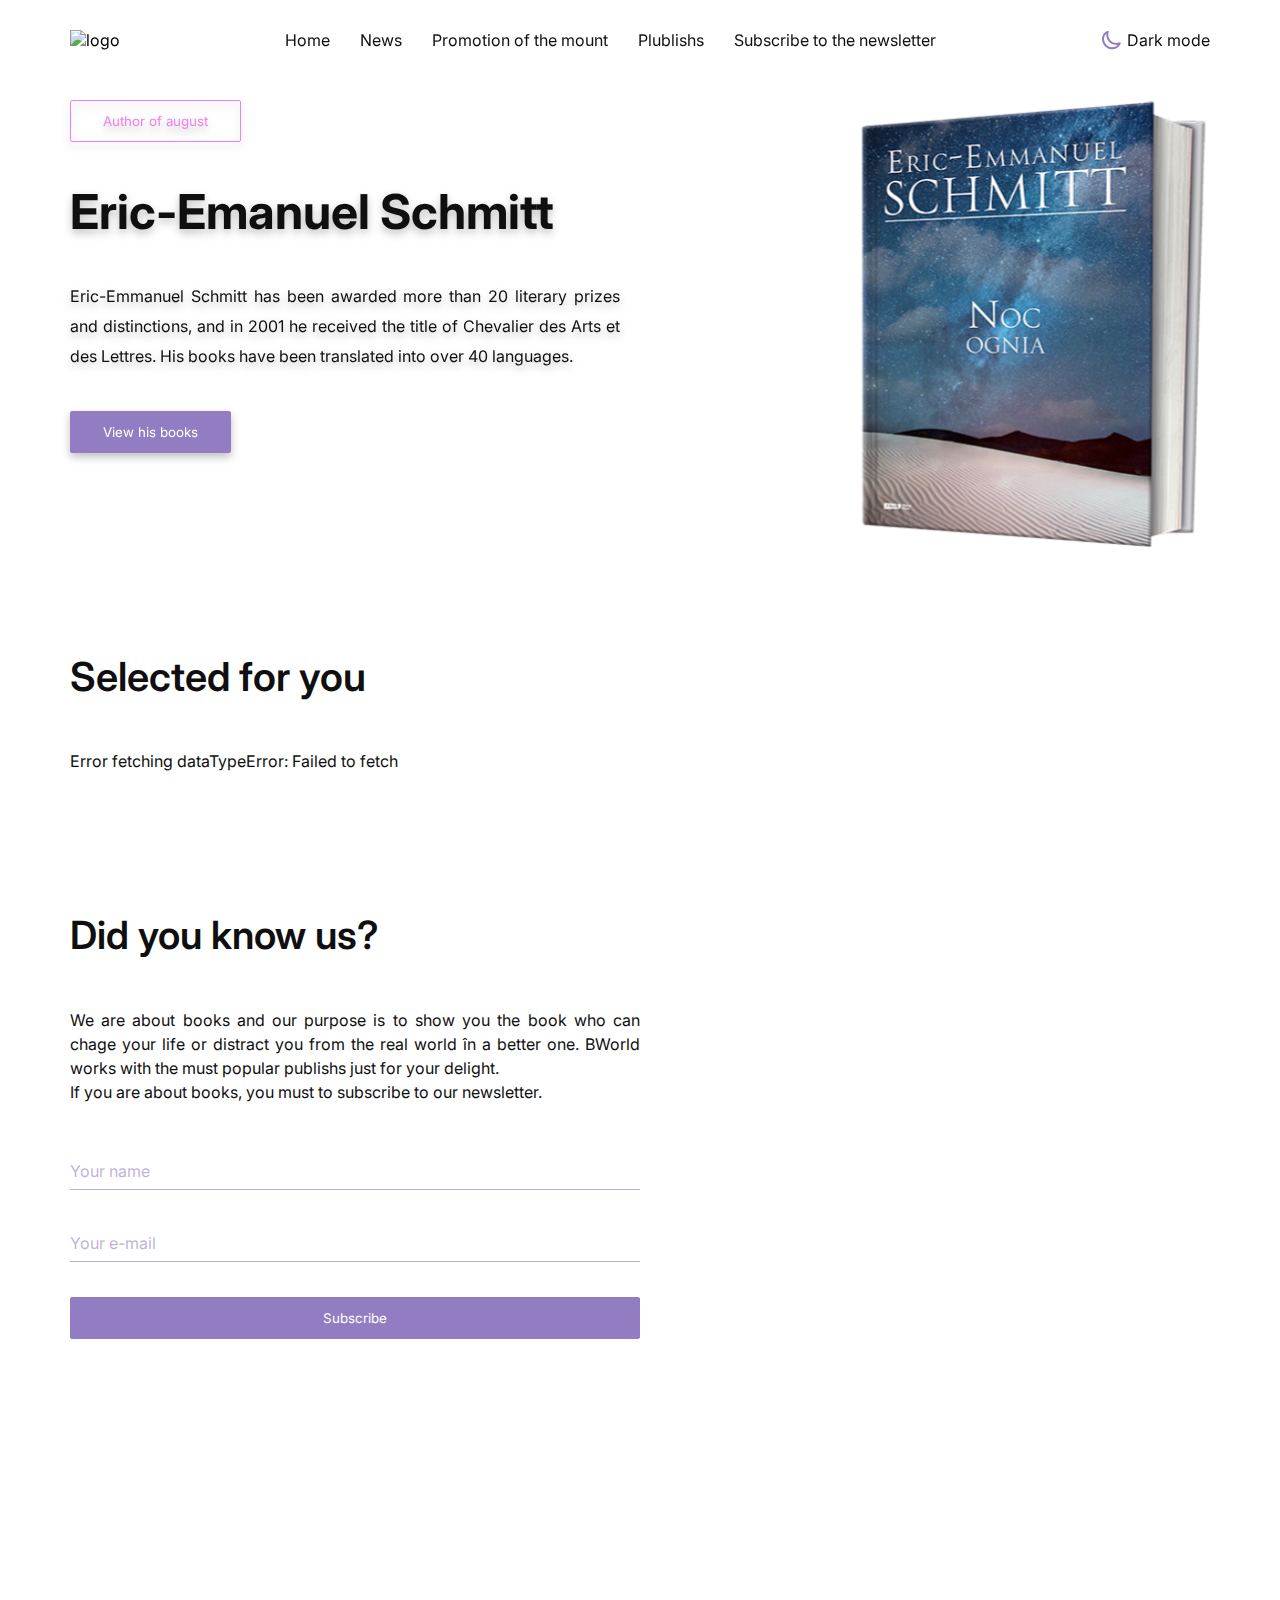
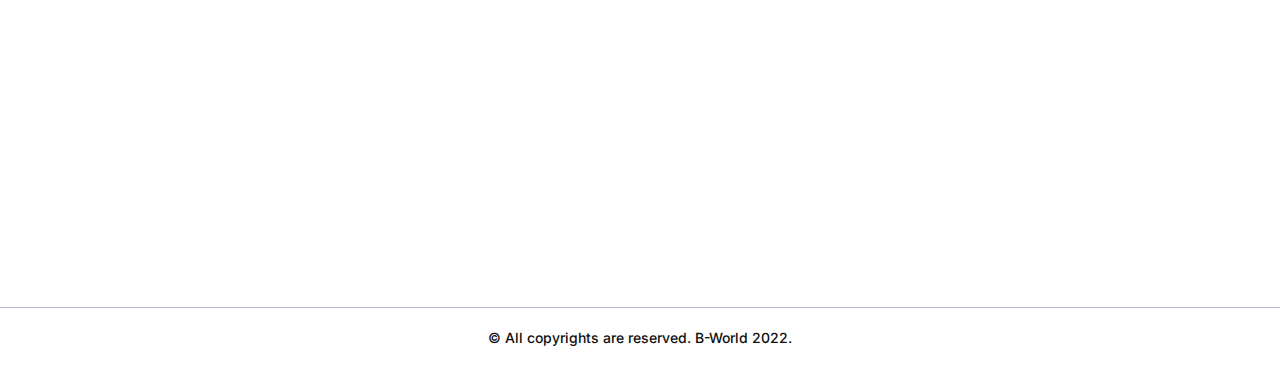
==== index.html @ 93e81529 "first commit" ====
<!DOCTYPE html>
<html lang="en">
  <head>
    <meta charset="UTF-8" />
    <meta name="viewport" content="width=device-width, initial-scale=1.0" />
    <style>
      @import url("https://fonts.googleapis.com/css2?family=Inter:ital,opsz,wght@0,14..32,100..900;1,14..32,100..900&display=swap");
    </style>
    <link rel="stylesheet" href="./assets/css/style.css" />
    <link rel="stylesheet" href="./assets/css/home.css" />
    <link rel="icon" href="./assets/imgs/Logo.svg" />
    <title>Document</title>
  </head>
  <body>
    <!-- ------------------------navbar--------------------- -->
    <header>
      <nav>
        <div class="container">
          <div class="logoContainer">
            <img src="./assets/imgs/Logo.svg" alt="logo" class="logo" />
          </div>
          <ul class="navLinks">
            <li class="navLink"><a href="index.html">Home</a></li>
            <li class="navLink"><a href="">News</a></li>
            <li class="navLink"><a href="">Promotion of the mount</a></li>
            <li class="navLink"><a href="">Plublishs</a></li>
            <li class="navLink"><a href="">Subscribe to the newsletter</a></li>
          </ul>
          <div class="navActoins">
            <button class="modeSwitchBtn"></button>
            <button class="menuBtn">
              <img src="./assets/imgs/Menu.svg" alt="menu" />
            </button>
          </div>
        </div>
      </nav>
      <div class="sideBar">
        <div>
          <button class="closeBtn">
            <img src="./assets/imgs/close.svg" />
          </button>
          <ul class="navLinks">
            <li class="navLink"><a href="index.html">Home</a></li>
            <li class="navLink"><a href="">News</a></li>
            <li class="navLink"><a href="">Promotion of the mount</a></li>
            <li class="navLink"><a href="">Plublishs</a></li>
            <li class="navLink"><a href="">Subscribe to the newsletter</a></li>
          </ul>
          <div class="sideBarActiions">
            <button class="modeSwitchBtn">
              <p></p>
              <span class="switch"><span class="switchIcn"></span></span>
            </button>
          </div>
        </div>
      </div>
    </header>
    <!-- ------------------------------hero--------------------------- -->
    <div class="hero mt">
      <div class="container">
        <div class="heroContent">
          <button class="outlineSecondaryBtn">Author of august</button>
          <h1>Eric-Emanuel Schmitt</h1>
          <p>
            Eric-Emmanuel Schmitt has been awarded more than 20 literary prizes
            and distinctions, and in 2001 he received the title of Chevalier des
            Arts et des Lettres. His books have been translated into over 40
            languages.
          </p>
          <button class="primaryBtn">View his books</button>
        </div>
        <img src="./assets/imgs/book.svg" alt="hero-book" />
      </div>
    </div>
    <!-- --------------------------books------------------------- -->
    <div class="cards mt">
      <div class="container">
        <h1>Selected for you</h1>
        <div class="cardsBody"></div>
      </div>
    </div>
    <!-- --------------------------about---------------------------------- -->
    <div class="about mt">
      <div class="container">
        <div class="content">
          <h1>Did you know us?</h1>
          <p>
            We are about books and our purpose is to show you the book who can
            chage your life or distract you from the real world în a better one.
            BWorld works with the must popular publishs just for your delight.
            <br />
            If you are about books, you must to subscribe to our newsletter.
          </p>
          <form>
            <input type="text" name="name" placeholder="Your name" />
            <input type="email" name="email" placeholder="Your e-mail" />
            <button class="primaryBtn" type="submit">Subscribe</button>
          </form>
        </div>
        <iframe
          src="https://www.google.com/maps/embed?pb=!1m17!1m12!1m3!1d6437.189590842571!2d37.13018516371368!3d36.225042714731345!2m3!1f0!2f0!3f0!3m2!1i1024!2i768!4f13.1!3m2!1m1!2s!5e0!3m2!1sen!2s!4v1734967095041!5m2!1sen!2s"
          width="593"
          height="468"
          style="border: 0; border-radius: 5px"
          allowfullscreen=""
          loading="lazy"
          referrerpolicy="no-referrer-when-downgrade"
        ></iframe>
      </div>
    </div>
    <!-- ------------------footer--------------------- -->
    <footer class="mt">
      <div class="container">
        <p>© All copyrights are reserved. B-World 2022.</p>
      </div>
    </footer>
    <script src="./assets/js/script.js"></script>
  </body>
</html>
---- assets/css/style.css ----
* {
  box-sizing: border-box;
  padding: 0;
  margin: 0;
  font-family: inter;
}
[data-theme="light"] {
  --primary-color: #937dc2;
  --black-color: #0f0f0f;
  --white-color: #ffffff;
  --violet-color: violet;
}

[data-theme="dark"] {
  --primary-color: #937dc2;
  --black-color: #ffffff;
  --white-color: #0f0f0f;
  --violet-color: violet;
}
body {
  background-color: var(--white-color);
  transition: 300ms;
}
button {
  cursor: pointer;
}
.container {
  margin: 0 70px;
}
.mt {
  margin-top: 100px;
}
.primaryBtn {
  transition: 300ms;
  padding: 12px 32px;
  border-radius: 2px;
  background-color: var(--primary-color);
  border: 1px solid;
  border-color: var(--primary-color);
  color: white;
}
.outlinePrimaryBtn {
  padding: 12px 32px;
  border-radius: 2px;
  background-color: transparent;
  border: 1px solid var(--primary-color);
  color: var(--primary-color);
}
.outlineSecondaryBtn {
  padding: 12px 32px;
  border-radius: 2px;
  background-color: transparent;
  border: 1px solid var(--violet-color);
  color: var(--violet-color);
}
.primaryBtn:hover {
  border-color: var(--primary-color);
  color: var(--primary-color);
  background-color: transparent;
}
/* ---------------------------- header ------------------------ */
nav {
  height: 80px;
  position: fixed;
  top: 0;
  width: 100%;
  z-index: 10;
}
nav .container {
  height: 100%;
  display: flex;
  justify-content: space-between;
  align-items: center;
}
.navLinks {
  list-style: none;
  display: flex;
  gap: 30px;
}
.navLink a {
  color: var(--black-color);
  text-decoration: none;
}
.modeSwitchBtn {
  display: flex;
  align-items: center;
  gap: 5px;
  border: none;
  background-color: transparent;
  font-size: 16px;
  color: var(--black-color);
}
nav .navActoins button:last-child {
  border: none;
  background-color: transparent;
  display: none;
}
.scrolled {
  background-color: var(--white-color);
  box-shadow: 0 0px 20px 2px var(--black-color);
}
.sideBar {
  color: var(--black-color);
  height: 100vh;
  width: 246px;
  position: fixed;
  top: 0;
  right: 0;
  box-shadow: 0 0px 20px 2px var(--black-color);
  background-color: var(--white-color);
  z-index: 11;
  transform: translateX(200%);
  transition: 300ms;

  .closeBtn {
    padding: 30px 20px 0 20px;
    margin-bottom: 30px;
    background-color: transparent;
    border: none;
  }
  .sideBarActiions {
    padding: 30px 20px;
    .modeSwitchBtn {
      display: flex;
      justify-content: space-between;
      align-items: center;
      width: 100%;
    }
  }
}
.sideBar .navLinks {
  border-bottom: 1px solid var(--primary-color);
  flex-direction: column;
  padding: 30px 20px;
  padding-bottom: 50px;
}
.switch {
  position: relative;
  height: 1.2rem;
  width: 2.9rem;
  cursor: pointer;
  border-radius: 9999px;
  background-color: rgba(100, 116, 139, 0.377);
  transition: all 0.3s ease;
  background-color: var(--primary-color);
}

.switch span {
  position: absolute;
  left: calc(1.4rem - 1.5rem);
  top: calc(1.3rem - 1.5rem);
  display: block;
  height: 1.5rem;
  width: 1.5rem;
  border: 1px solid rgba(100, 116, 139, 0.527);
  border-radius: 9999px;
  background-color: rgba(255, 255, 255, 1);
  box-shadow: 0 3px 10px rgba(100, 116, 139, 0.327);
  transition: all 0.3s ease;
}
/* --------------------footer------------------------------ */
footer {
  height: 60px;
  border-top: 1px solid #937dc299;
  display: flex;
  justify-content: center;
  align-items: center;
  p {
    color: var(--black-color);
    font-size: 14px;
    font-weight: 500;
    text-align: center;
  }
}
/* -----------------media-------------------- */
@media (max-width: 767px) {
  nav {
    .navLinks {
      display: none;
    }
    .navActoins {
      button:first-child {
        display: none;
      }
    }
  }
  nav .navActoins button:last-child {
    display: block;
  }

  .container {
    margin: 0 20px;
  }
}
---- assets/css/home.css ----
/* ----------------------hero---------------------------- */
.hero .container {
  display: flex;
  justify-content: space-between;
  flex-wrap: wrap;
}
.hero .heroContent {
  width: 550px;
  display: flex;
  flex-direction: column;
  gap: 40px;
  align-items: flex-start;
  filter: drop-shadow(0 4px 4px #00000040);
  color: var(--black-color);
}
.hero .heroContent h1 {
  font-weight: 700;
  font-size: 48px;
}
.hero .heroContent p {
  line-height: 30px;
  text-align: justify;
}
/* ---------------------------booksCards-------------------------- */
.cards .container {
  margin-top: 100px;
  color: var(--black-color);
}
.cards h1 {
  font-size: 40px;
  font-weight: 600;
  margin-bottom: 50px;
}
.cards .container .cardsBody {
  display: flex;
  flex-wrap: wrap;
  justify-content: space-between;
  gap: 50px;
}
.card {
  display: flex;
  flex-direction: column;
  gap: 8px;
  .author {
    font-size: 15px;
    font-weight: 600;
  }
}
.cards .card .bookImg {
  width: 280px;
  height: 372px;
}
.cards .card div {
  display: flex;
  justify-content: space-between;
  p {
    display: flex;
    align-items: center;
    gap: 5px;
    font-size: 14px;
    font-weight: 500;
  }
}
/* --------------------------about-------------------------------- */
.about .container {
  display: flex;
  justify-content: space-between;
  color: var(--black-color);
  flex-wrap: wrap;
}
.about .content {
  width: 570px;
  height: 468px;
  display: flex;
  flex-direction: column;
  justify-content: space-between;
}
.about .content h1 {
  font-weight: 600;
  font-size: 39px;
  margin-top: 40px;
}
.about .content p {
  text-align: justify;
  line-height: 24px;
}
.about form {
  display: flex;
  flex-direction: column;
  gap: 35px;
  input::placeholder {
    color: #937dc299;
  }
  input {
    background-color: transparent;
    padding: 8px 0;
    font-size: 16px;
    border: none;
    border-bottom: 1px solid #937dc299;
  }
}
/* -------------------------media----------------------- */
@media (max-width: 767px) {
  .hero img {
    width: 100%;
    margin-top: 20px;
  }
  .hero .heroContent {
    width: max-content;
  }
  .about iframe {
    width: 100%;
  }
  .cards .container .cardsBody {
    justify-content: center;
  }
}
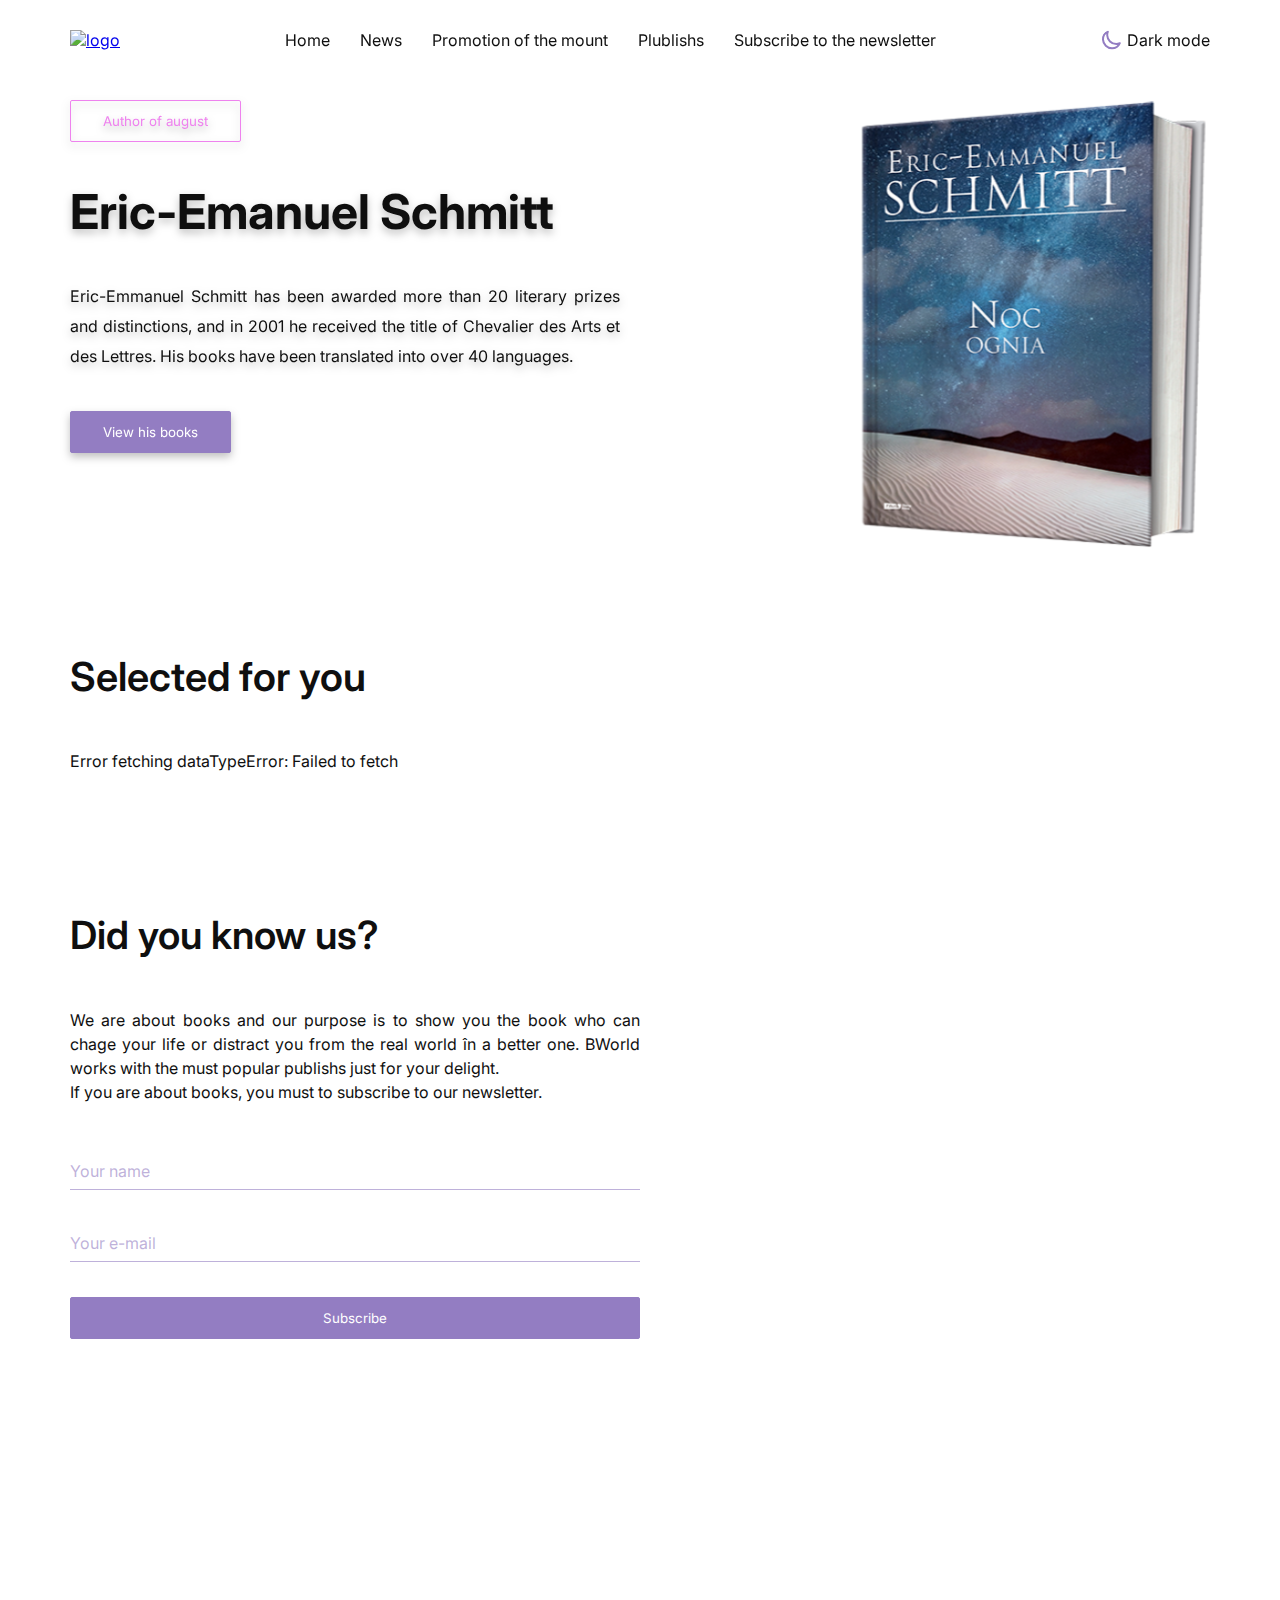
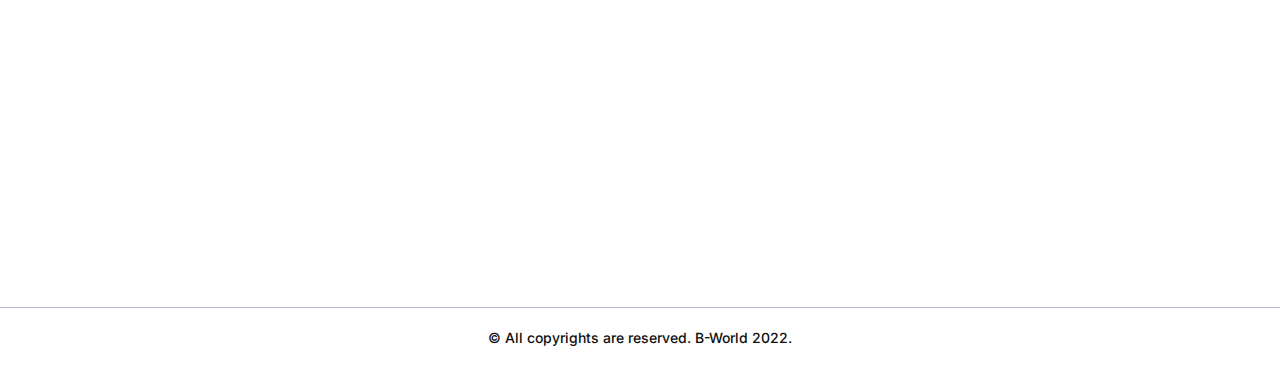
==== commit f9ec61c9: "fix logo" ====
--- a/index.html
+++ b/index.html
@@ -17,7 +17,9 @@
       <nav>
         <div class="container">
           <div class="logoContainer">
-            <img src="./assets/imgs/Logo.svg" alt="logo" class="logo" />
+            <a href="index.html">
+              <img src="./assets/imgs/Logo.svg" alt="logo" class="logo" />
+            </a>
           </div>
           <ul class="navLinks">
             <li class="navLink"><a href="index.html">Home</a></li>
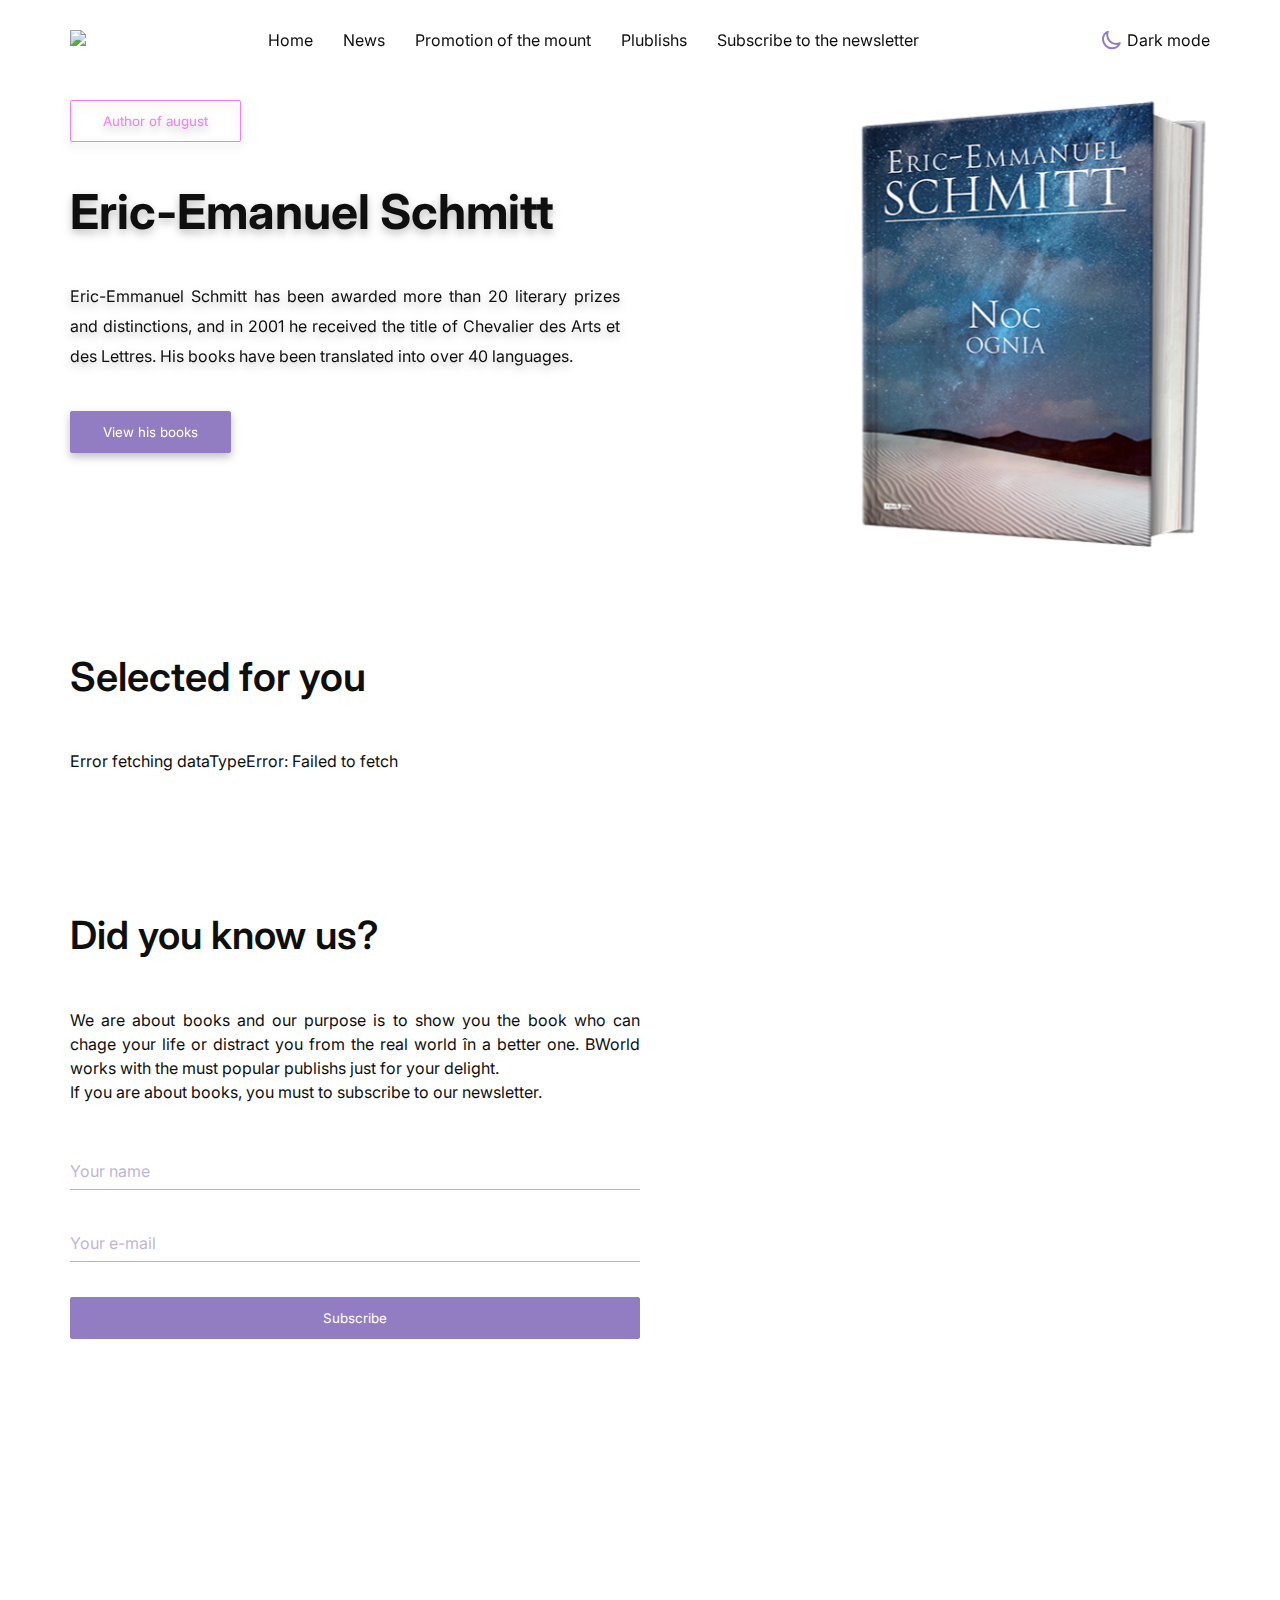
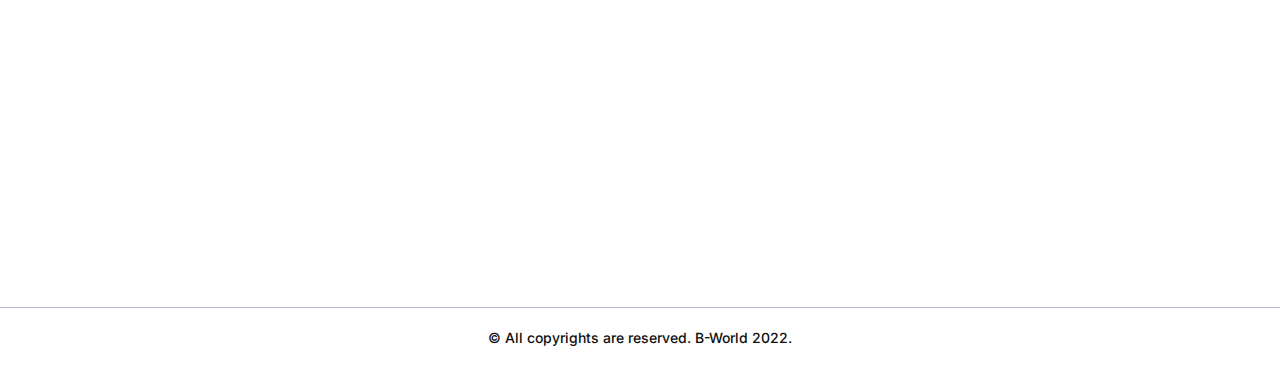
==== commit 5efb4fd4: "fix logo" ====
--- a/index.html
+++ b/index.html
@@ -18,7 +18,7 @@
         <div class="container">
           <div class="logoContainer">
             <a href="index.html">
-              <img src="./assets/imgs/Logo.svg" alt="logo" class="logo" />
+              <img src="./assets/imgs/logo.svg alt="logo" class="logo" />
             </a>
           </div>
           <ul class="navLinks">
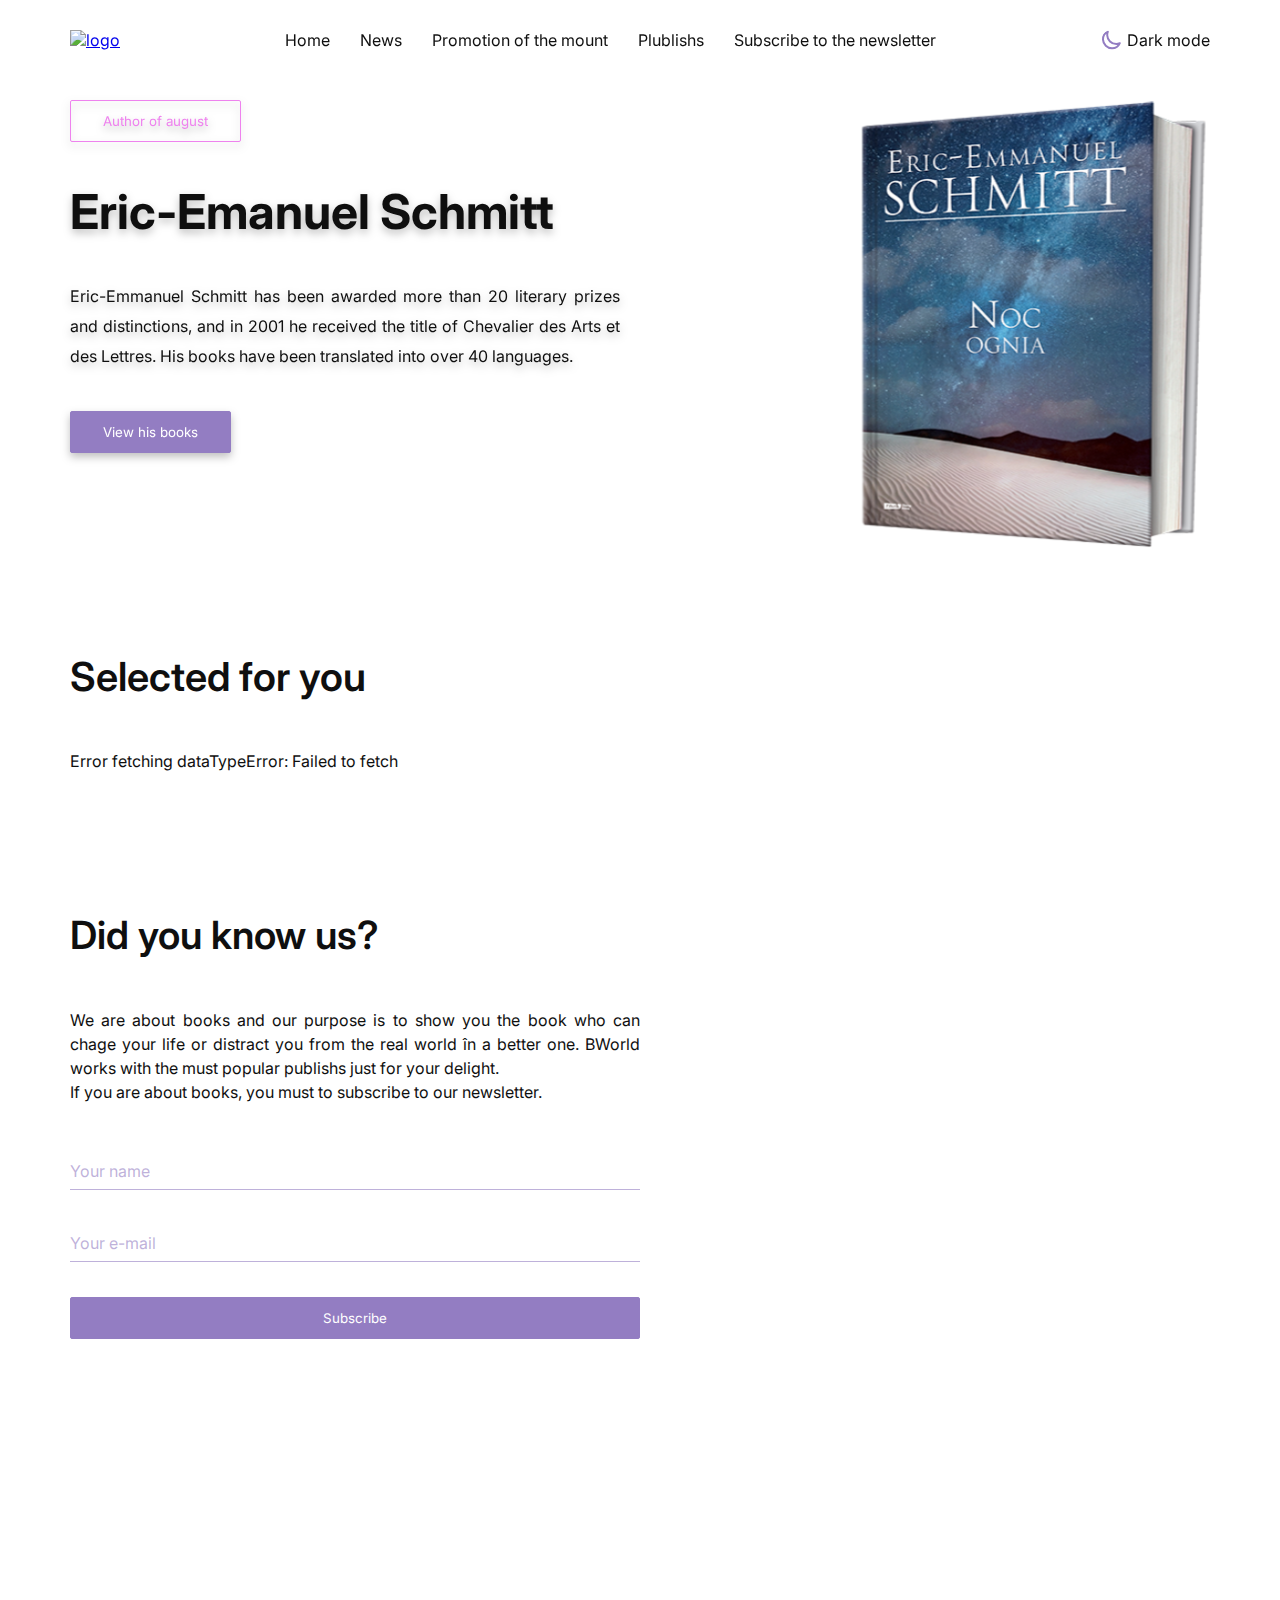
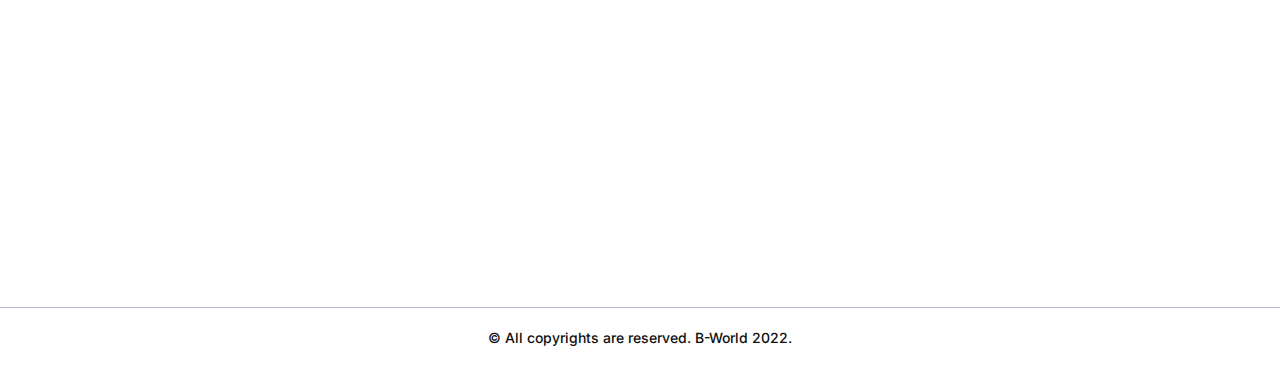
==== commit d68c1b35: "logo fixed" ====
--- a/index.html
+++ b/index.html
@@ -18,7 +18,7 @@
         <div class="container">
           <div class="logoContainer">
             <a href="index.html">
-              <img src="./assets/imgs/logo.svg alt="logo" class="logo" />
+              <img src="./assets/imgs/Logo.svg" alt="logo" class="logo" />
             </a>
           </div>
           <ul class="navLinks">
